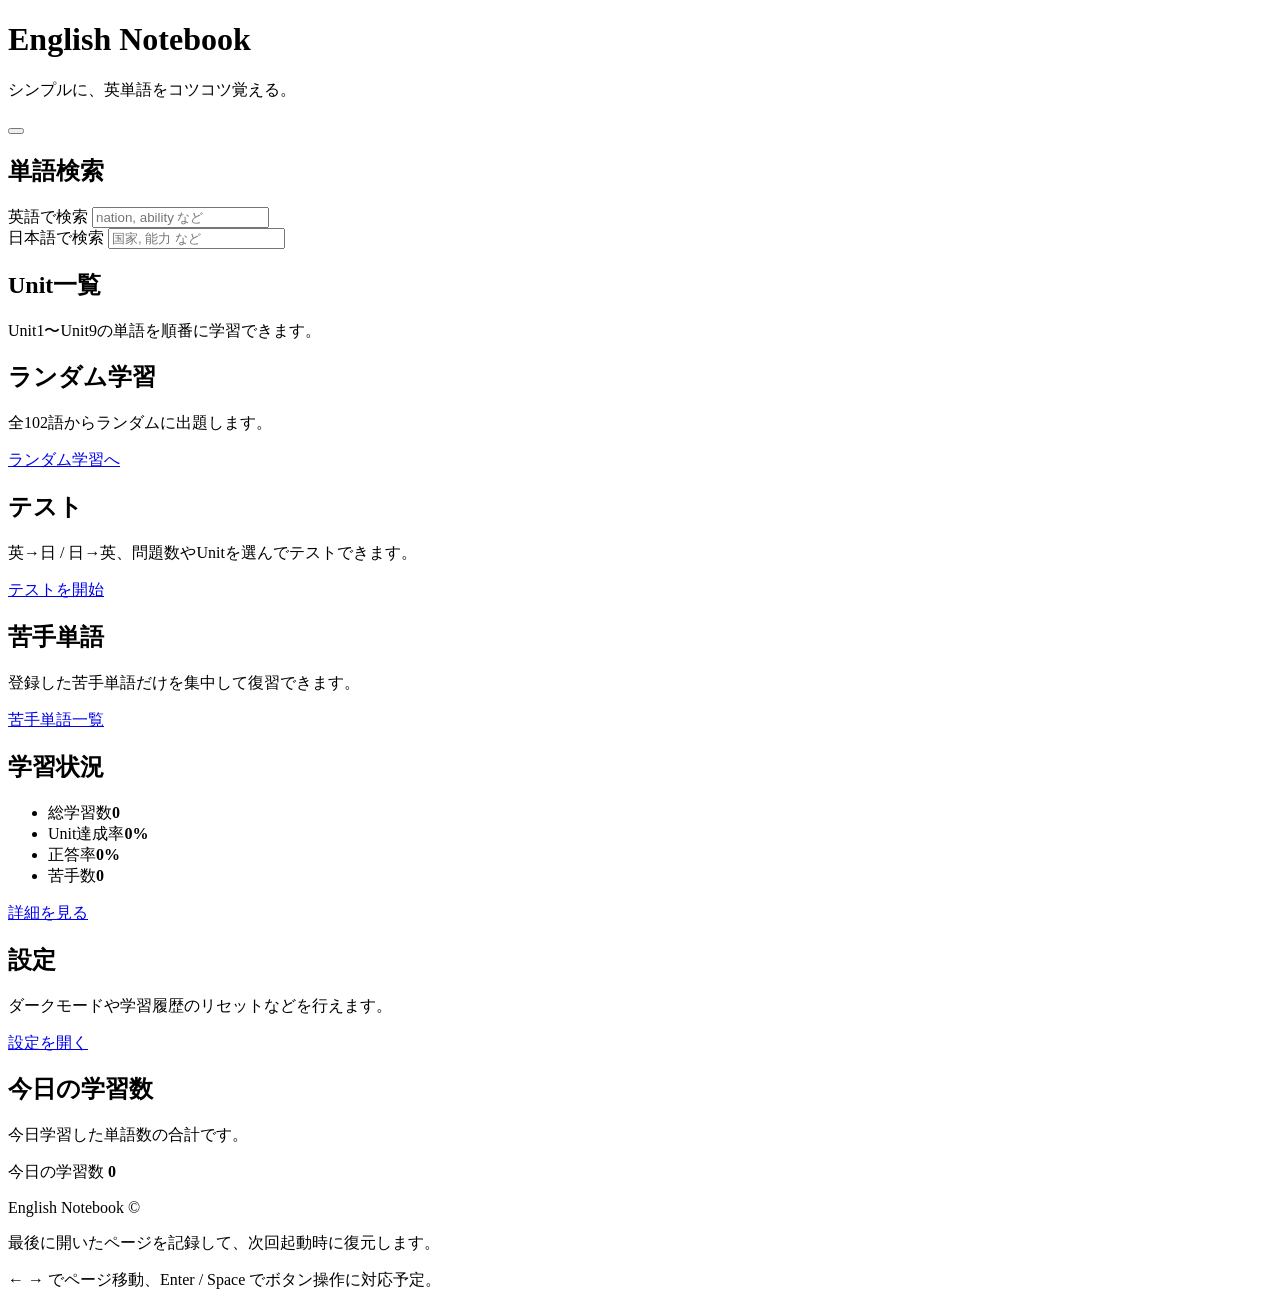
==== index.html @ 1b6618d7 "Add files via upload" ====
<!DOCTYPE html>
<html lang="ja">
<head>
  <meta charset="UTF-8">
  <title>English Notebook</title>
  <meta name="viewport" content="width=device-width, initial-scale=1.0">
  <!-- メインカラーなどはCSSで管理 -->
  <link rel="stylesheet" href="assets/css/style.css">
  <!-- 単語データと共通ロジック -->
  <script src="assets/js/words.js" defer></script>
  <script src="assets/js/app.js" defer></script>
</head>
<body data-theme="light">
  <!-- 全体ラッパー -->
  <div class="app-shell">
    <!-- ヘッダー -->
    <header class="app-header">
      <div class="header-left">
        <h1 class="app-title">English Notebook</h1>
        <p class="app-subtitle">シンプルに、英単語をコツコツ覚える。</p>
      </div>
      <div class="header-right">
        <!-- ダークモード切り替え -->
        <button id="themeToggle" class="icon-button" aria-label="テーマ切り替え">
          <span class="icon-moon"></span>
        </button>
      </div>
    </header>

    <!-- 検索バー（英語・日本語） -->
    <section class="search-section card">
      <h2 class="section-title">単語検索</h2>
      <div class="search-inputs">
        <div class="search-field">
          <label for="searchEnglish">英語で検索</label>
          <input id="searchEnglish" type="text" placeholder="nation, ability など">
        </div>
        <div class="search-field">
          <label for="searchJapanese">日本語で検索</label>
          <input id="searchJapanese" type="text" placeholder="国家, 能力 など">
        </div>
      </div>
      <div id="searchResults" class="search-results" aria-live="polite"></div>
    </section>

    <!-- メインコンテンツ -->
    <main class="app-main">
      <!-- ナビゲーションカード群 -->
      <section class="grid-section">
        <!-- Unit一覧 -->
        <article class="card">
          <header class="card-header">
            <h2 class="card-title">Unit一覧</h2>
          </header>
          <div class="card-body">
            <p class="card-text">Unit1〜Unit9の単語を順番に学習できます。</p>
            <div class="unit-list" id="unitList">
              <!-- JSでUnitボタンを生成 -->
            </div>
          </div>
        </article>

        <!-- ランダム学習 -->
        <article class="card">
          <header class="card-header">
            <h2 class="card-title">ランダム学習</h2>
          </header>
          <div class="card-body">
            <p class="card-text">全102語からランダムに出題します。</p>
            <a href="random.html" class="primary-button">ランダム学習へ</a>
          </div>
        </article>

        <!-- テスト -->
        <article class="card">
          <header class="card-header">
            <h2 class="card-title">テスト</h2>
          </header>
          <div class="card-body">
            <p class="card-text">英→日 / 日→英、問題数やUnitを選んでテストできます。</p>
            <a href="test.html" class="primary-button">テストを開始</a>
          </div>
        </article>

        <!-- 苦手単語 -->
        <article class="card">
          <header class="card-header">
            <h2 class="card-title">苦手単語</h2>
          </header>
          <div class="card-body">
            <p class="card-text">登録した苦手単語だけを集中して復習できます。</p>
            <a href="favorites.html" class="primary-button">苦手単語一覧</a>
          </div>
        </article>

        <!-- 学習状況 -->
        <article class="card">
          <header class="card-header">
            <h2 class="card-title">学習状況</h2>
          </header>
          <div class="card-body">
            <ul class="stats-list">
              <li><span>総学習数</span><strong id="statTotalLearned">0</strong></li>
              <li><span>Unit達成率</span><strong id="statUnitRate">0%</strong></li>
              <li><span>正答率</span><strong id="statAccuracy">0%</strong></li>
              <li><span>苦手数</span><strong id="statFavorites">0</strong></li>
            </ul>
            <a href="progress.html" class="secondary-button">詳細を見る</a>
          </div>
        </article>

        <!-- 設定 -->
        <article class="card">
          <header class="card-header">
            <h2 class="card-title">設定</h2>
          </header>
          <div class="card-body">
            <p class="card-text">ダークモードや学習履歴のリセットなどを行えます。</p>
            <a href="settings.html" class="secondary-button">設定を開く</a>
          </div>
        </article>

        <!-- 今日の学習数 -->
        <article class="card">
          <header class="card-header">
            <h2 class="card-title">今日の学習数</h2>
          </header>
          <div class="card-body">
            <p class="card-text">今日学習した単語数の合計です。</p>
            <div class="today-count">
              <span class="today-label">今日の学習数</span>
              <strong id="todayLearnedCount">0</strong>
            </div>
          </div>
        </article>
      </section>
    </main>

    <!-- フッター -->
    <footer class="app-footer">
      <p class="footer-text">
        English Notebook &copy; <span id="footerYear"></span>
      </p>
      <p class="footer-text-small">
        最後に開いたページを記録して、次回起動時に復元します。
      </p>
    </footer>
  </div>

  <!-- キーボード操作用の説明（視覚的には控えめ） -->
  <div class="keyboard-hint" aria-hidden="true">
    ← → でページ移動、Enter / Space でボタン操作に対応予定。
  </div>
</body>
</html>
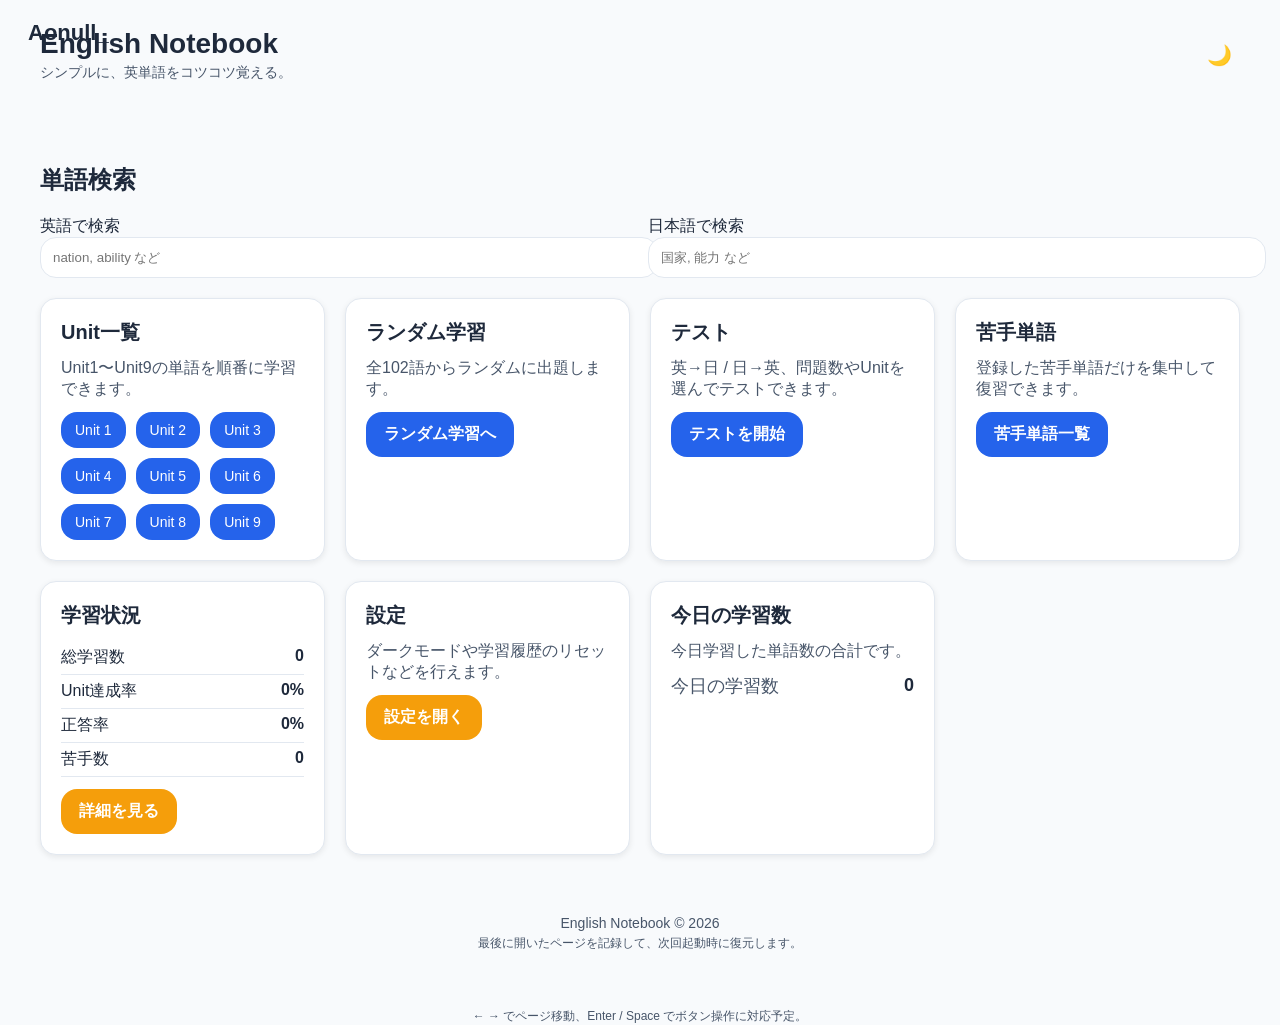
==== commit 5b22c46d: "Add files via upload" ====
--- a/index.html
+++ b/index.html
@@ -5,12 +5,13 @@
   <title>English Notebook</title>
   <meta name="viewport" content="width=device-width, initial-scale=1.0">
   <!-- メインカラーなどはCSSで管理 -->
-  <link rel="stylesheet" href="assets/css/style.css">
+  <link rel="stylesheet" href="style.css">
   <!-- 単語データと共通ロジック -->
-  <script src="assets/js/words.js" defer></script>
-  <script src="assets/js/app.js" defer></script>
+  <script src="words.js" defer></script>
+  <script src="app.js" defer></script>
 </head>
 <body data-theme="light">
+  <a href="index.html" class="home-logo">Aonull_</a>
   <!-- 全体ラッパー -->
   <div class="app-shell">
     <!-- ヘッダー -->
@@ -28,7 +29,7 @@
     </header>
 
     <!-- 検索バー（英語・日本語） -->
-    <section class="search-section card">
+    <section class="search-section search-box">
       <h2 class="section-title">単語検索</h2>
       <div class="search-inputs">
         <div class="search-field">
@@ -153,3 +154,4 @@
   </div>
 </body>
 </html>
+
--- a/style.css
+++ b/style.css
@@ -0,0 +1,375 @@
+/* =========================================================
+   English Notebook - style.css
+   シンプル・勉強しやすいデザイン
+   PC/スマホ完全対応 / ダークモード対応
+   ========================================================= */
+
+/* ------------------------------
+   CSS変数（ライト / ダーク共通）
+------------------------------ */
+:root {
+  --main: #2563EB;
+  --accent: #F59E0B;
+  --radius: 16px;
+  --transition: 0.25s ease;
+
+  /* Light mode */
+  --bg: #F8FAFC;
+  --card: #FFFFFF;
+  --text: #1E293B;
+  --text-sub: #475569;
+  --border: #E2E8F0;
+}
+
+/* ------------------------------
+   ダークモード
+------------------------------ */
+[data-theme="dark"] {
+  --bg: #0F172A;
+  --card: #1E293B;
+  --text: #F1F5F9;
+  --text-sub: #CBD5E1;
+  --border: #334155;
+}
+
+/* ------------------------------
+   全体
+------------------------------ */
+body {
+  margin: 0;
+  padding: 0;
+  background: var(--bg);
+  color: var(--text);
+  font-family: "Inter", "Noto Sans JP", sans-serif;
+  transition: background var(--transition), color var(--transition);
+}
+
+.app-shell {
+  max-width: 1200px;
+  margin: auto;
+  padding: 16px;
+}
+
+/* ------------------------------
+   ヘッダー
+------------------------------ */
+.app-header {
+  display: flex;
+  justify-content: space-between;
+  align-items: center;
+  padding: 12px 0;
+}
+
+.app-title {
+  margin: 0;
+  font-size: 28px;
+  font-weight: 700;
+}
+
+.app-subtitle {
+  margin: 4px 0 0;
+  font-size: 14px;
+  color: var(--text-sub);
+}
+
+.icon-button {
+  background: none;
+  border: none;
+  cursor: pointer;
+  padding: 8px;
+  border-radius: var(--radius);
+  transition: background var(--transition);
+}
+
+.icon-button:hover {
+  background: var(--border);
+}
+
+/* 仮アイコン（後でSVGに差し替え可能） */
+.icon-moon::before {
+  content: "🌙";
+  font-size: 20px;
+}
+
+/* ------------------------------
+   カードUI（Material風）
+------------------------------ */
+.card {
+  background: var(--card);
+  border-radius: var(--radius);
+  padding: 20px;
+  box-shadow: 0 2px 6px rgba(0,0,0,0.08);
+  border: 1px solid var(--border);
+  transition: background var(--transition), box-shadow var(--transition);
+}
+
+.card-header {
+  margin-bottom: 12px;
+}
+
+.card-title {
+  margin: 0;
+  font-size: 20px;
+  font-weight: 600;
+}
+
+.card-text {
+  margin: 0 0 12px;
+  color: var(--text-sub);
+}
+
+/* ------------------------------
+   ボタン
+------------------------------ */
+.primary-button,
+.secondary-button {
+  display: inline-block;
+  padding: 12px 18px;
+  border-radius: var(--radius);
+  text-decoration: none;
+  font-weight: 600;
+  transition: opacity var(--transition);
+}
+
+.primary-button {
+  background: var(--main);
+  color: #fff;
+}
+
+.secondary-button {
+  background: var(--accent);
+  color: #fff;
+}
+
+.primary-button:hover,
+.secondary-button:hover {
+  opacity: 0.85;
+}
+
+/* ------------------------------
+   グリッドレイアウト
+------------------------------ */
+.grid-section {
+  display: grid;
+  grid-template-columns: repeat(auto-fit, minmax(280px, 1fr));
+  gap: 20px;
+  margin-top: 20px;
+}
+
+/* ------------------------------
+   検索
+------------------------------ */
+.search-section {
+  margin-top: 20px;
+}
+
+.search-box {
+  position: relative;
+  top: auto;
+  z-index: 1;
+  margin-top: 70px;
+}
+
+.search-inputs {
+  display: flex;
+  gap: 16px;
+  flex-wrap: wrap;
+}
+
+.search-field {
+  flex: 1;
+  min-width: 240px;
+}
+
+.search-field input {
+  width: 100%;
+  padding: 12px;
+  border-radius: var(--radius);
+  border: 1px solid var(--border);
+  background: var(--card);
+  color: var(--text);
+  transition: border var(--transition);
+}
+
+.search-field input:focus {
+  border-color: var(--main);
+  outline: none;
+}
+
+.search-results {
+  margin-top: 12px;
+}
+
+/* ------------------------------
+   Unit一覧
+------------------------------ */
+.unit-list {
+  display: flex;
+  flex-wrap: wrap;
+  gap: 10px;
+}
+
+.unit-list a {
+  display: inline-block;
+  padding: 10px 14px;
+  background: var(--main);
+  color: #fff;
+  border-radius: var(--radius);
+  text-decoration: none;
+  font-size: 14px;
+  transition: opacity var(--transition);
+}
+
+.unit-list a:hover {
+  opacity: 0.85;
+}
+
+/* ------------------------------
+   今日の学習数
+------------------------------ */
+.today-count {
+  display: flex;
+  justify-content: space-between;
+  align-items: center;
+  font-size: 18px;
+}
+
+.today-label {
+  color: var(--text-sub);
+}
+
+/* ------------------------------
+   統計リスト
+------------------------------ */
+.stats-list {
+  list-style: none;
+  padding: 0;
+  margin: 0 0 12px;
+}
+
+.stats-list li {
+  display: flex;
+  justify-content: space-between;
+  padding: 6px 0;
+  border-bottom: 1px solid var(--border);
+}
+
+/* ------------------------------
+   フッター
+------------------------------ */
+.app-footer {
+  margin-top: 40px;
+  padding: 20px 0;
+  text-align: center;
+  color: var(--text-sub);
+}
+
+.footer-text {
+  margin: 0;
+  font-size: 14px;
+}
+
+.footer-text-small {
+  margin: 4px 0 0;
+  font-size: 12px;
+}
+
+/* ------------------------------
+   キーボードヒント
+------------------------------ */
+.keyboard-hint {
+  text-align: center;
+  margin-top: 20px;
+  font-size: 12px;
+  color: var(--text-sub);
+}
+
+/* ===== 左上ホームロゴ ===== */
+.home-logo {
+  position: fixed;
+  top: 14px;
+  left: 18px;
+  font-family: "Zen Maru Gothic", sans-serif;
+  font-size: 22px;
+  font-weight: 600;
+  color: var(--text);
+  text-decoration: none;
+  z-index: 9999;
+
+  padding: 6px 10px;
+  border-radius: 8px;
+  transition: opacity 0.2s ease;
+}
+
+.home-logo:hover {
+  opacity: 0.6;
+}
+
+body[data-theme="dark"] .home-logo {
+  color: #fff;
+}
+
+/* ===== カード中央揃え（偏り解消） ===== */
+
+.swipe-card {
+  width: 100%;
+  height: 260px;
+  background: white;
+  border-radius: 20px;
+  box-shadow: 0 8px 20px rgba(0,0,0,0.15);
+  position: relative;
+  overflow: hidden;
+  z-index: 1;
+
+  display: flex;
+  flex-direction: column;
+  justify-content: center;   /* ← 縦中央 */
+  align-items: center;        /* ← 横中央 */
+
+  text-align: center;
+  padding: 20px;
+}
+
+.swipe-buttons {
+  position: relative;
+  z-index: 10;
+  margin-top: 20px;
+  display: flex;
+  gap: 10px;
+  justify-content: center;
+}
+
+.card-front h2 {
+  font-size: 32px;
+  margin: 0;
+}
+
+.card-front p {
+  margin-top: 10px;
+  font-size: 18px;
+  color: var(--text-sub);
+}
+
+.card-back {
+  font-size: 26px;
+  color: var(--text-sub);
+  display: none;
+}
+  z-index: 10;
+  margin-top: 20px;
+  display: flex;
+  gap: 10px;
+  justify-content: center;
+}
+
+/* ------------------------------
+   レスポンシブ（スマホ）
+------------------------------ */
+@media (max-width: 480px) {
+  .app-title {
+    font-size: 22px;
+  }
+  .card {
+    padding: 16px;
+  }
+}
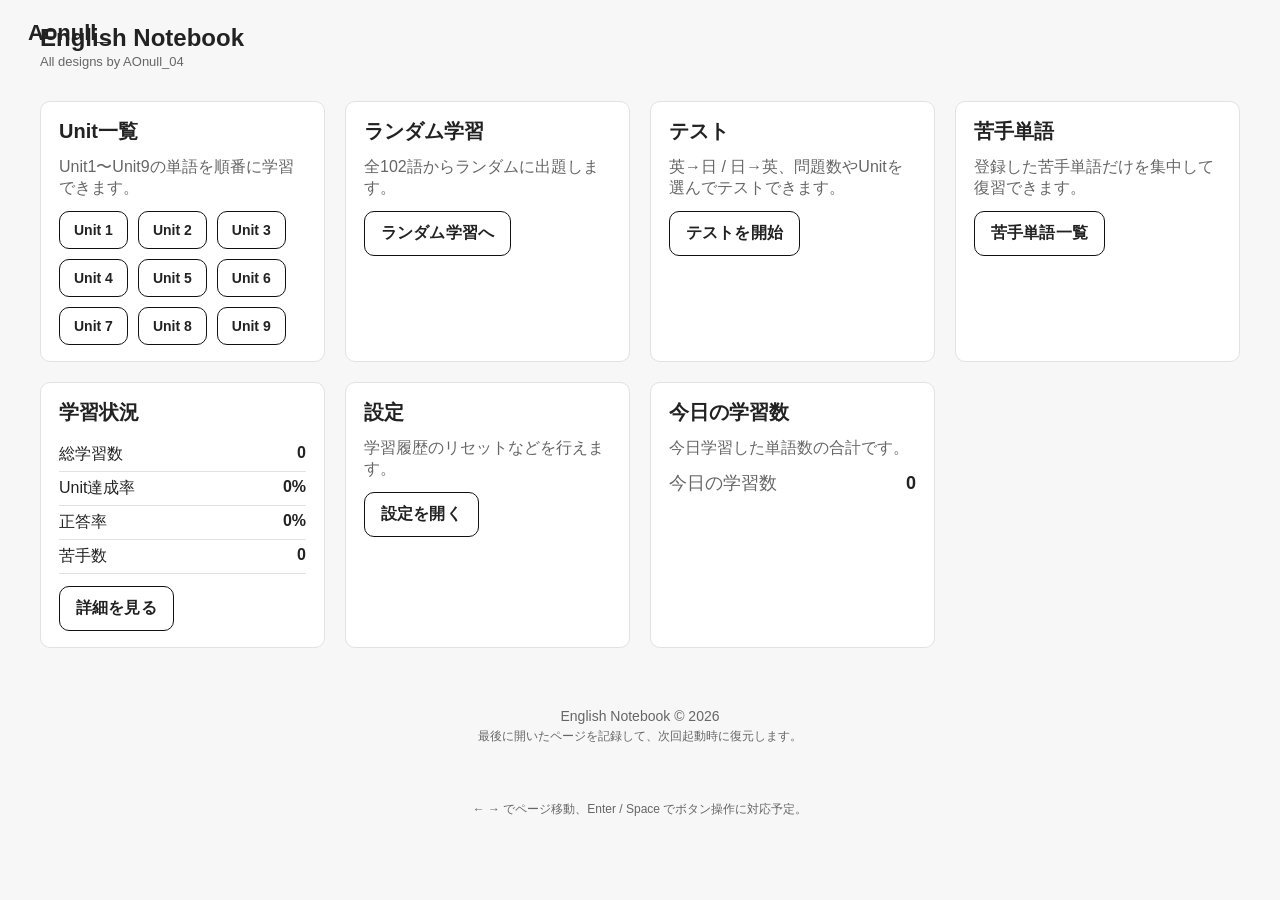
==== commit 1ec27e7e: "Add files via upload" ====
--- a/index.html
+++ b/index.html
@@ -18,31 +18,9 @@
     <header class="app-header">
       <div class="header-left">
         <h1 class="app-title">English Notebook</h1>
-        <p class="app-subtitle">シンプルに、英単語をコツコツ覚える。</p>
-      </div>
-      <div class="header-right">
-        <!-- ダークモード切り替え -->
-        <button id="themeToggle" class="icon-button" aria-label="テーマ切り替え">
-          <span class="icon-moon"></span>
-        </button>
+        <p class="app-subtitle">All designs by AOnull_04</p>
       </div>
     </header>
-
-    <!-- 検索バー（英語・日本語） -->
-    <section class="search-section search-box">
-      <h2 class="section-title">単語検索</h2>
-      <div class="search-inputs">
-        <div class="search-field">
-          <label for="searchEnglish">英語で検索</label>
-          <input id="searchEnglish" type="text" placeholder="nation, ability など">
-        </div>
-        <div class="search-field">
-          <label for="searchJapanese">日本語で検索</label>
-          <input id="searchJapanese" type="text" placeholder="国家, 能力 など">
-        </div>
-      </div>
-      <div id="searchResults" class="search-results" aria-live="polite"></div>
-    </section>
 
     <!-- メインコンテンツ -->
     <main class="app-main">
@@ -116,7 +94,7 @@
             <h2 class="card-title">設定</h2>
           </header>
           <div class="card-body">
-            <p class="card-text">ダークモードや学習履歴のリセットなどを行えます。</p>
+            <p class="card-text">学習履歴のリセットなどを行えます。</p>
             <a href="settings.html" class="secondary-button">設定を開く</a>
           </div>
         </article>
--- a/style.css
+++ b/style.css
@@ -1,35 +1,19 @@
 /* =========================================================
    English Notebook - style.css
-   シンプル・勉強しやすいデザイン
-   PC/スマホ完全対応 / ダークモード対応
+   シンプル・質素なデザイン
+   PC/スマホ対応
    ========================================================= */
 
-/* ------------------------------
-   CSS変数（ライト / ダーク共通）
------------------------------- */
 :root {
   --main: #2563EB;
   --accent: #F59E0B;
-  --radius: 16px;
-  --transition: 0.25s ease;
-
-  /* Light mode */
-  --bg: #F8FAFC;
-  --card: #FFFFFF;
-  --text: #1E293B;
-  --text-sub: #475569;
-  --border: #E2E8F0;
-}
-
-/* ------------------------------
-   ダークモード
------------------------------- */
-[data-theme="dark"] {
-  --bg: #0F172A;
-  --card: #1E293B;
-  --text: #F1F5F9;
-  --text-sub: #CBD5E1;
-  --border: #334155;
+  --radius: 10px;
+  --transition: 0.2s ease;
+  --bg: #f7f7f7;
+  --card: #ffffff;
+  --text: #222222;
+  --text-sub: #666666;
+  --border: #e2e2e2;
 }
 
 /* ------------------------------
@@ -41,7 +25,6 @@
   background: var(--bg);
   color: var(--text);
   font-family: "Inter", "Noto Sans JP", sans-serif;
-  transition: background var(--transition), color var(--transition);
 }
 
 .app-shell {
@@ -57,18 +40,18 @@
   display: flex;
   justify-content: space-between;
   align-items: center;
-  padding: 12px 0;
+  padding: 8px 0 12px;
 }
 
 .app-title {
   margin: 0;
-  font-size: 28px;
+  font-size: 24px;
   font-weight: 700;
 }
 
 .app-subtitle {
-  margin: 4px 0 0;
-  font-size: 14px;
+  margin: 2px 0 0;
+  font-size: 13px;
   color: var(--text-sub);
 }
 
@@ -97,10 +80,8 @@
 .card {
   background: var(--card);
   border-radius: var(--radius);
-  padding: 20px;
-  box-shadow: 0 2px 6px rgba(0,0,0,0.08);
+  padding: 16px 18px;
   border: 1px solid var(--border);
-  transition: background var(--transition), box-shadow var(--transition);
 }
 
 .card-header {
@@ -110,7 +91,7 @@
 .card-title {
   margin: 0;
   font-size: 20px;
-  font-weight: 600;
+  font-weight: 700;
 }
 
 .card-text {
@@ -124,26 +105,21 @@
 .primary-button,
 .secondary-button {
   display: inline-block;
-  padding: 12px 18px;
+  padding: 11px 16px;
   border-radius: var(--radius);
   text-decoration: none;
-  font-weight: 600;
-  transition: opacity var(--transition);
-}
-
-.primary-button {
-  background: var(--main);
-  color: #fff;
-}
-
-.secondary-button {
-  background: var(--accent);
-  color: #fff;
+  font-weight: 700;
+  letter-spacing: 0.01em;
+  border: 1.5px solid #111111;
+  background: var(--card);
+  color: var(--text);
+  transition: background var(--transition), color var(--transition), opacity var(--transition);
 }
 
 .primary-button:hover,
 .secondary-button:hover {
-  opacity: 0.85;
+  background: #f3f3f3;
+  opacity: 0.95;
 }
 
 /* ------------------------------
@@ -212,16 +188,18 @@
 .unit-list a {
   display: inline-block;
   padding: 10px 14px;
-  background: var(--main);
-  color: #fff;
+  background: var(--card);
+  color: var(--text);
+  border: 1.5px solid #111111;
   border-radius: var(--radius);
   text-decoration: none;
   font-size: 14px;
-  transition: opacity var(--transition);
+  font-weight: 700;
+  transition: background var(--transition), color var(--transition);
 }
 
 .unit-list a:hover {
-  opacity: 0.85;
+  background: #f3f3f3;
 }
 
 /* ------------------------------
@@ -305,29 +283,33 @@
   opacity: 0.6;
 }
 
-body[data-theme="dark"] .home-logo {
-  color: #fff;
-}
 
 /* ===== カード中央揃え（偏り解消） ===== */
 
 .swipe-card {
   width: 100%;
   height: 260px;
-  background: white;
-  border-radius: 20px;
-  box-shadow: 0 8px 20px rgba(0,0,0,0.15);
+  background: var(--card);
+  border-radius: 12px;
+  border: 1px solid var(--border);
   position: relative;
   overflow: hidden;
   z-index: 1;
 
   display: flex;
   flex-direction: column;
-  justify-content: center;   /* ← 縦中央 */
-  align-items: center;        /* ← 横中央 */
+  justify-content: center;
+  align-items: center;
 
   text-align: center;
   padding: 20px;
+  touch-action: none;
+  user-select: none;
+  -webkit-user-select: none;
+  will-change: transform, opacity;
+  backface-visibility: hidden;
+  -webkit-backface-visibility: hidden;
+  transition: transform 0.25s ease, opacity 0.25s ease;
 }
 
 .swipe-buttons {
@@ -337,6 +319,11 @@
   display: flex;
   gap: 10px;
   justify-content: center;
+  flex-wrap: wrap;
+}
+
+.swipe-buttons button {
+  touch-action: manipulation;
 }
 
 .card-front h2 {
@@ -354,12 +341,6 @@
   font-size: 26px;
   color: var(--text-sub);
   display: none;
-}
-  z-index: 10;
-  margin-top: 20px;
-  display: flex;
-  gap: 10px;
-  justify-content: center;
 }
 
 /* ------------------------------
